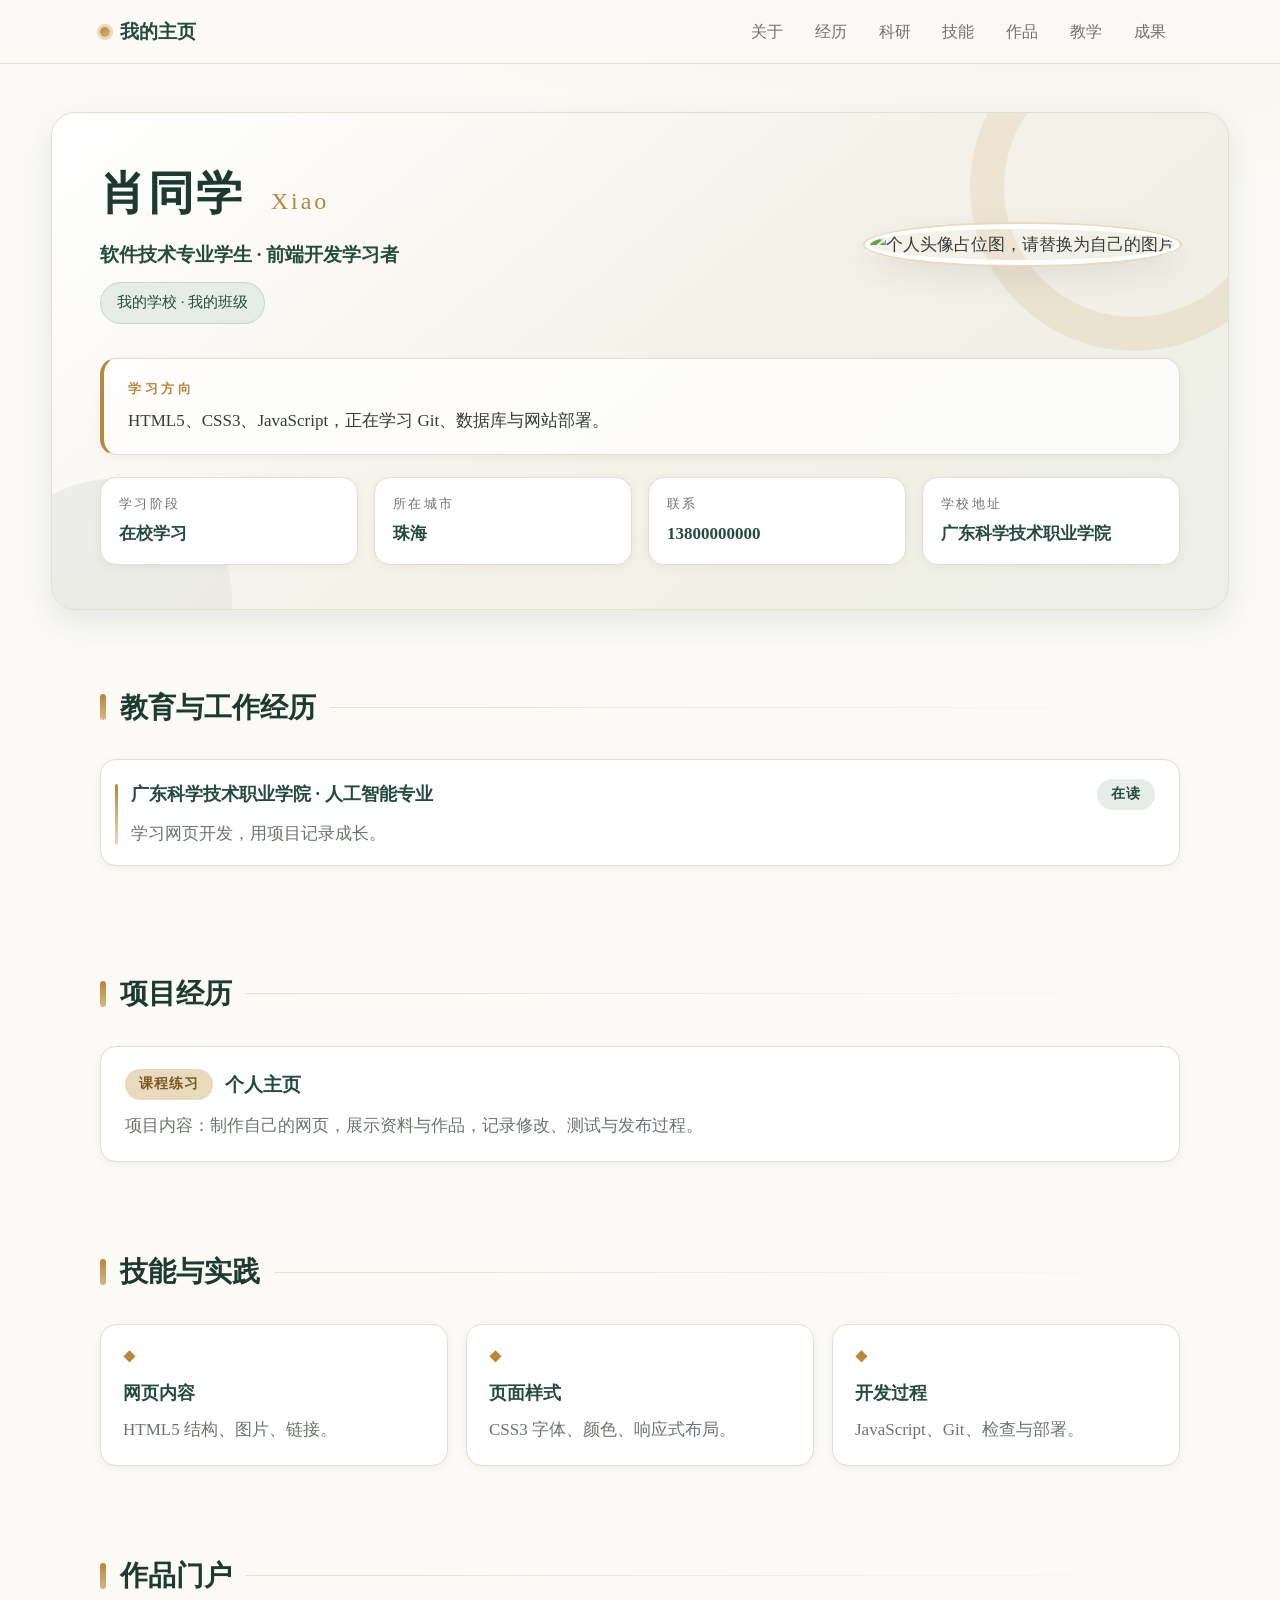
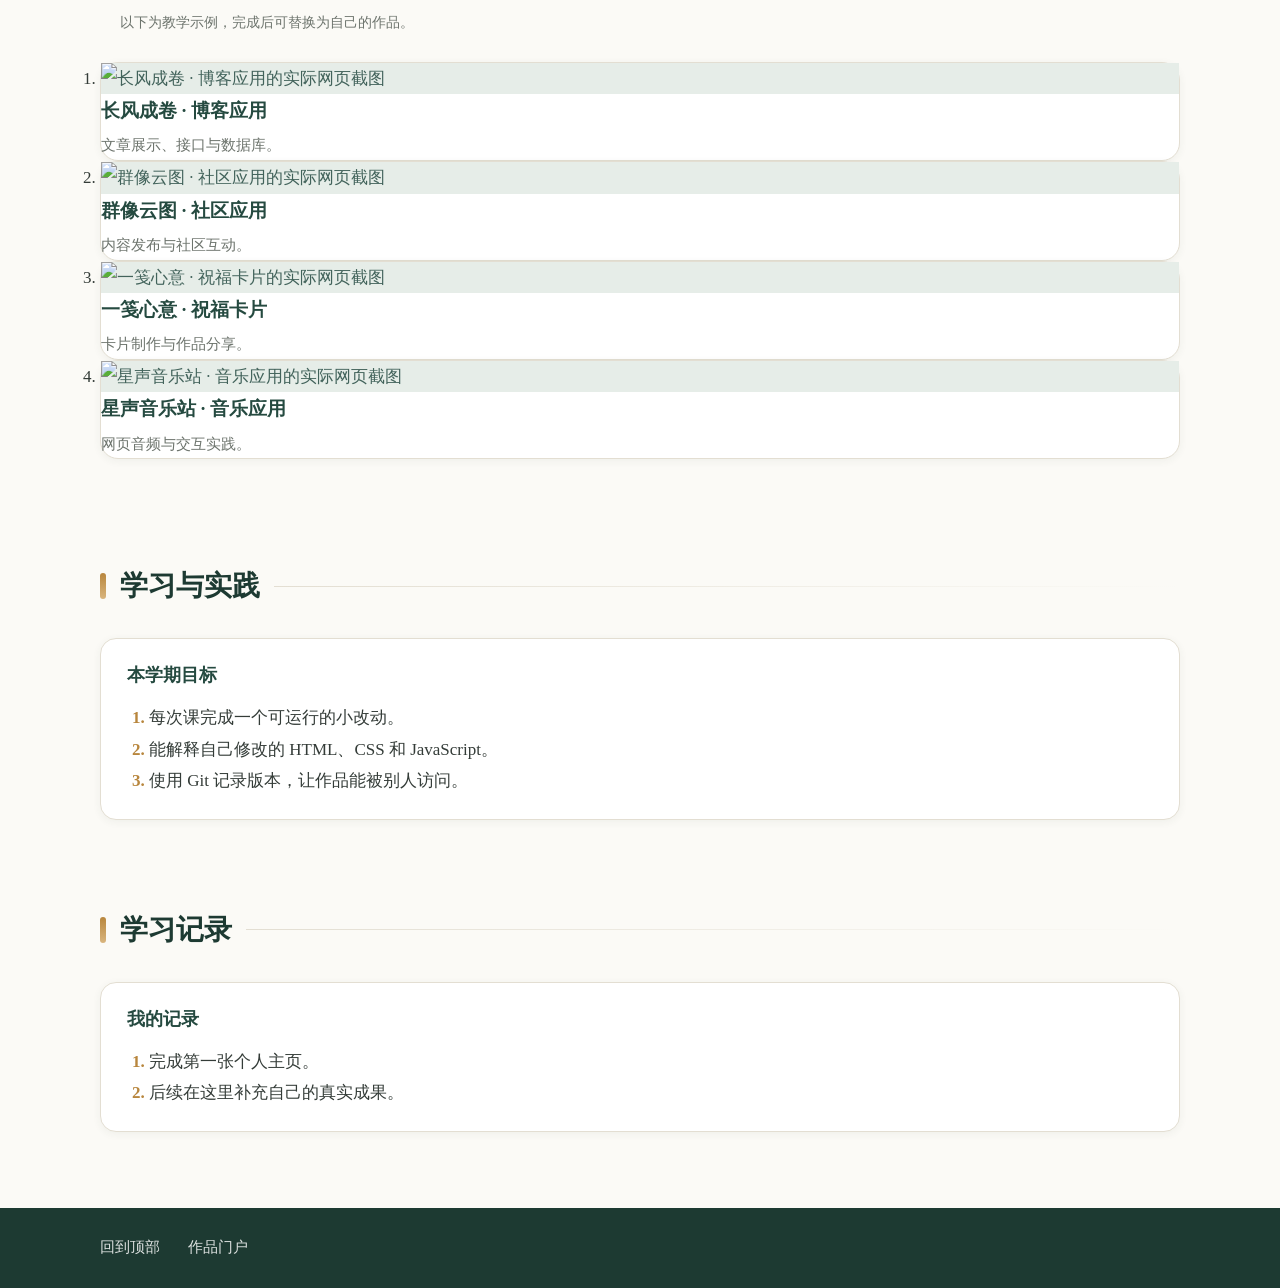
==== index.html @ 6091c84a "update: 个人简历项目20260920" ====
<!DOCTYPE html>
<html lang="zh-CN" data-page-node-id="RdFwn2CqrNAHTYb042BrRx">
 <head data-page-node-id="tDataHLfqhgkSAhEFeVYsy">
  <meta charset="utf-8" data-page-node-id="DWaY8QMN94c5ZdUT5ZqRxx"/>
  <meta content="width=device-width, initial-scale=1" name="viewport" data-page-node-id="WBwGBQgisCx4Vq2uViBTqa"/>
  <meta content="noindex, nofollow" name="robots" data-page-node-id="JzeLWA9CFcpovVQjDsuo34"/>
  <meta content="课程练习：个人介绍、技能与作品门户。" name="description" data-page-node-id="kH7nDwMA2Hlt5NKwYZbaIU"/>
  <title>
   我的个人主页
  </title>
  <link href="assets/favicon.svg" rel="icon" type="image/svg+xml" data-page-node-id="gYHDSNxEJfnxHmOUTlwgHj"/>
  <!-- CSS 负责颜色、字体、布局；defer 让 JavaScript 在 HTML 解析完成后执行。 -->
  <link href="styles.css" rel="stylesheet" data-page-node-id="fYwha7yxGxqc2wd1sJ7k7z"/>
  <!-- 第 3 课只新增这一张样式表，不覆盖前两课的 styles.css。 -->
  <link href="lesson-03-task.css" rel="stylesheet" data-page-node-id="IHcRPvM8CVLqlryGGvOsGG"/>
  <!-- 视觉增强：整体排版美化，放在最后加载以覆盖前面的基础样式。 -->
  <link href="resume-enhance.css" rel="stylesheet" data-page-node-id="H6Sqk0WwPXdtn5JDpVSRvG"/>
 
 </head>
 <body data-page-node-id="blBJVzNPRY9YVIpeTzUibp">
  <a class="skip-link" href="#main" data-page-node-id="jBJDL9UtLt0yHekY6fw2Ia">
   跳到正文
  </a>
  <header class="site-header" data-page-node-id="F12VWruylSGH2xE3K21Rrd">
   <div class="container header-inner" data-page-node-id="JDMeOBZDKKHS6HReSUnw4I">
    <a class="brand" href="#about" data-page-node-id="U2jov1Ct4evoeMMroEdeC0">
     我的主页
    </a>
    <!-- href="#栏目ID" 是原生锚点：即使不加载 JavaScript，也能跳到对应栏目。 -->
    <nav aria-label="主导航" data-page-node-id="EP2TMXQ24WFFoBFCVDAuF8">
     <a href="#about" data-page-node-id="vEFWUMgIKUdmgNT4vMaAOT">
      关于
     </a>
     <a href="#experience" data-page-node-id="evzhryu5AAQn0aNfzBNnD5">
      经历
     </a>
     <a href="#projects" data-page-node-id="3B1nYJSNIVAjKViBEmykrD">
      科研
     </a>
     <a href="#skills" data-page-node-id="LAC2il4OEqup7CTpLaBx7K">
      技能
     </a>
     <a href="#portfolio" data-page-node-id="dfVuDZUDZNItohesHV2Gk1">
      作品
     </a>
     <a href="#teaching" data-page-node-id="Ajo5DHS5fzZw76VHGiDlmU">
      教学
     </a>
     <a href="#publications" data-page-node-id="rWxuNiur4GIteXMNIMgh7m">
      成果
     </a>
    </nav>
   </div>
  </header>
  <main id="main" data-page-node-id="6OEuSfXnGtI8F7r6x3v6mE">
   <!-- HTML 练习：修改姓名、研究方向、照片路径和联系方式。 -->
   <section class="hero" id="about" data-page-node-id="dw8WYu0fEURGBC37ZFHnAT">
    <div class="container" data-page-node-id="UWFBGw00mrDBoW5oN5CCWV">
     <div class="hero-top" data-page-node-id="wj5HrVUOf4ujmLJhk0qOqS">
      <div class="hero-copy" data-page-node-id="CruEWWLTRdZ9RgrgDwkEGv">
       <h1 data-page-node-id="SHnAuXcBNJpZGkBICiAJ4H">
        肖同学
        <span data-page-node-id="gFqI7VawRBlRXJDLqBxYB4">
         Xiao
        </span>
       </h1>
       <p class="hero-role" data-page-node-id="jKWXippZ0m4ZKuFi6zKL7g">
        软件技术专业学生 · 前端开发学习者
       </p>
       <p class="hero-school" data-page-node-id="efddCJuQIwSKsC22e0XgPi">
        我的学校 · 我的班级
       </p>
      </div>
      <div class="hero-visual" data-page-node-id="E5VEobUdKzaCS47pButWJp">
       <figure data-page-node-id="Qh0csh1ABwVrZhicZqtwfL">
        <img alt="个人头像占位图，请替换为自己的图片" height="220" src="assets/avatar.svg" width="220" data-page-node-id="KwOAdtgnctc9j4ni8yQqxI"/>
       </figure>
      </div>
     </div>
     <div class="research-direction" id="research-direction" data-page-node-id="gwAeIiMMaP46C6LE3L2Z9K">
      <span class="eyebrow" data-page-node-id="S95fCBcImLM9IwyipQoQME">
       学习方向
      </span>
      <p data-page-node-id="DMpLopYbhURrqnaSq0HOIa">
       HTML5、CSS3、JavaScript，正在学习 Git、数据库与网站部署。
      </p>
     </div>
     <div class="profile-details" data-page-node-id="kuGAneA58GPGK6dcrixJ0g">
      <div data-page-node-id="WsGrraFeifSm9pPfvjkvKO">
       <span data-page-node-id="Yrre4gpvXawCA2Vb0pXmox">
        学习阶段
       </span>
       <p data-page-node-id="lPWt7U6WKq8duvU82EKTD4">
        在校学习
       </p>
      </div>
      <div data-page-node-id="NTFnD0revwuEkrjVwNSYJh">
       <span data-page-node-id="kqKqd6BoIlcOidiYbzteh3">
        所在城市
       </span>
       <p data-page-node-id="RxcVGZK9Ljsj0hp7L3y95r">
        珠海
       </p>
      </div>
      <div data-page-node-id="vp0nqjvXHj1fixpBxi2m3i">
       <span data-page-node-id="3nLArZVcGxekdNFBItq0i1">
        联系
       </span>
       <p data-page-node-id="lrOUZyrrUfANOdVIRnHwal">
        13800000000
       </p>
      </div>
      <div data-page-node-id="r0jAUe1vi3semvLBByUCey">
       <span data-page-node-id="coFPHgiM2HG4znMIsoXLAp">
        学校地址
       </span>
       <p data-page-node-id="Gy1JTIdPYkpvzH3Qo3yash">
        广东科学技术职业学院
       </p>
      </div>
     </div>
    </div>
   </section>
   <!-- 每个栏目复用 section → container → 标题/内容 的结构，统一由 CSS 控制样式。 -->
   <section class="section" id="experience" data-page-node-id="D7TfEeziG8w4FvZkmJ8fRA">
    <div class="container" data-page-node-id="SGtfSHzkOytJjympuIW1CQ">
     <header class="section-heading" data-page-node-id="qOudXw8KZ326VULKd8ill3">
      <h2 data-page-node-id="w6CpQEcXuaZvtT1Gis9dq2">
       教育与工作经历
      </h2>
     </header>
     <div class="section-content" data-page-node-id="50C6DDi6ALARYpaUYZ4xZ4">
      <!-- TASK-HTML：复制 experience-item 可增加一条自己的经历。 -->
      <div class="experience-item" data-page-node-id="XFyuvQRRaBb4OyioOj8xbQ">
       <p class="experience-heading" data-page-node-id="G7iNwkHjVgYZ0NfGGH9lCf">
        <strong data-page-node-id="wJzXOvHEfsorHwcqx0jxCl">
         广东科学技术职业学院 · 人工智能专业
        </strong>
        <time data-page-node-id="o76meD9Tfc9JA3fcXfayjV">
         在读
        </time>
       </p>
       <p class="experience-detail" data-page-node-id="cnmoPTNuHxvwUHeH9r3Q6Y">
        学习网页开发，用项目记录成长。
       </p>
      </div>
     </div>
    </div>
   </section>
   <section class="section" id="projects" data-page-node-id="mdjdGl34T6KyxWVlMIxw8K">
    <div class="container" data-page-node-id="dWACqU3hLvkHFE9WfIbMnS">
     <header class="section-heading" data-page-node-id="6xCetrK3qSLCe5jBRY3pNM">
      <h2 data-page-node-id="bBClQGl3JtFmk3Z9UlzPUB">
       项目经历
      </h2>
     </header>
     <div class="section-content" data-page-node-id="CHEejHDuxQRaYdtC5Hberr">
      <article class="research-item" data-page-node-id="DOfEAZB5CzgCBDhEtqKDeA">
       <h3 data-page-node-id="0reOpJdpdB35LVM9xM8HnN">
        <time data-page-node-id="pLvqsbwNurQtwHfWWaHkX8">
         课程练习
        </time>
        个人主页
       </h3>
       <p data-page-node-id="ExKuyCsArRzao5sqQUsqcY">
        项目内容：制作自己的网页，展示资料与作品，记录修改、测试与发布过程。
       </p>
      </article>
     </div>
    </div>
   </section>
   <section class="section" id="skills" data-page-node-id="bCkFZpRJ6CLPobyZNs9Svi">
    <div class="container" data-page-node-id="X5TvYESsOTkAZLeeo3bSLU">
     <header class="section-heading" data-page-node-id="DQo1YuH7Nx4Nkhq3tlpBo0">
      <h2 data-page-node-id="ChLrQ68uXxeSVZBXxqNe7y">
       技能与实践
      </h2>
     </header>
     <div class="section-content" data-page-node-id="dfCiS8Ud3p9mK7eGyyHfGw">
      <ul class="skills-list" data-page-node-id="euvbkP67mT1mH7c452sqtl">
       <li data-page-node-id="IWDiiWYzBaLsFGLJVqGo7a">
        <strong data-page-node-id="L4v489VPe8nLe5dQO3WDra">
         网页内容
        </strong>
        HTML5 结构、图片、链接。
       </li>
       <li data-page-node-id="ZZ42ahL3gWB5lMBe6UOu9g">
        <strong data-page-node-id="AeR6rmMUixyyr6Bum5xhZQ">
         页面样式
        </strong>
        CSS3 字体、颜色、响应式布局。
       </li>
       <li data-page-node-id="n5VQEQFYOmd6DyNI1tEaVZ">
        <strong data-page-node-id="uTnOWRFJb1QpZfVhzBeHyj">
         开发过程
        </strong>
        JavaScript、Git、检查与部署。
       </li>
      </ul>
     </div>
    </div>
   </section>
   <section class="section" id="portfolio" data-page-node-id="KVLDFxST5cOlsclqMpZeTE">
    <div class="container" data-page-node-id="Cwwcg1e3VkeG484imrwBJz">
     <header class="section-heading" data-page-node-id="YuVCwVYX4QZoZ1jmumTDYX">
      <h2 data-page-node-id="Dd3UeDarAGAG7h40r1kJFQ">
       作品门户
      </h2>
      <p class="works-notice" data-page-node-id="iKKG6HRF1lkPjpc4Kgq6Uz">
       以下为教学示例，完成后可替换为自己的作品。
      </p>
     </header>
     <ol class="portfolio-list" data-page-node-id="VNGZMocAjG1OgldXPNRpKi">
      <li class="work-card work-blog" data-page-node-id="8YeHaHm09RX4QOWYwnHkcW">
       <a href="https://ffd-p2-blog.netlify.app/" rel="noopener noreferrer" target="_blank" data-page-node-id="aFetxHO3ItvCyYGTDDryvM">
        <div class="work-cover" data-page-node-id="XYDHSMg6aYsGHN0Nl3Q4BI">
         <img alt="长风成卷 · 博客应用的实际网页截图" decoding="async" height="800" src="assets/work-blog.png" width="1200" data-page-node-id="yN6jF2KIwzlLTpT4EQ1Nj3"/>
        </div>
        <div class="work-copy" data-page-node-id="XbYlDSEoj5Zie4NduRK5C8">
         <h3 data-page-node-id="CxrmGAz34fv9mOAR1NmYX0">
          长风成卷 · 博客应用
         </h3>
         <p data-page-node-id="4MMGxkOYbgMDxhpMUiFRO8">
          文章展示、接口与数据库。
         </p>
        </div>
       </a>
      </li>
      <li class="work-card work-community" data-page-node-id="znBBlKruNQ2zaeFWIMBGDe">
       <a href="https://ffd-p3-community.netlify.app/" rel="noopener noreferrer" target="_blank" data-page-node-id="gsTiDv6mCKxgiqfDgCWLkx">
        <div class="work-cover" data-page-node-id="zgcABFFFNsPBGboYbPBxZ7">
         <img alt="群像云图 · 社区应用的实际网页截图" decoding="async" height="800" src="assets/work-community.png" width="1200" data-page-node-id="SgLZh1E1mTy4Godaf2tZC5"/>
        </div>
        <div class="work-copy" data-page-node-id="QEKV7tAiVUt2HOmj9f6Q0E">
         <h3 data-page-node-id="zFKLzrx1b0VHBTiMHxySDg">
          群像云图 · 社区应用
         </h3>
         <p data-page-node-id="FqF0Pp8RrZyS0SkFXXXTDj">
          内容发布与社区互动。
         </p>
        </div>
       </a>
      </li>
      <li class="work-card work-greeting-card" data-page-node-id="bIsGBonlpSqNWjCyiWyzbj">
       <a href="https://ffd-p4-greeting-card.netlify.app/" rel="noopener noreferrer" target="_blank" data-page-node-id="BZAJVEQT50WraIfAYZPURV">
        <div class="work-cover" data-page-node-id="nIh7oeH7ot0hDtoAQhf5UA">
         <img alt="一笺心意 · 祝福卡片的实际网页截图" decoding="async" height="800" src="assets/work-greeting-card.png" width="1200" data-page-node-id="jE8qPeptGzeYAVaoLfTi1M"/>
        </div>
        <div class="work-copy" data-page-node-id="bpFWo8ihmizJbTaVEq6g1I">
         <h3 data-page-node-id="HGJpH0sIgZpdPONJKNWXP0">
          一笺心意 · 祝福卡片
         </h3>
         <p data-page-node-id="blPVFfkZDCnokjFyOkyJ5Y">
          卡片制作与作品分享。
         </p>
        </div>
       </a>
      </li>
      <li class="work-card work-music-station" data-page-node-id="DJOpkEuEIkyGXzB5aDqNbG">
       <a href="https://ffd-p5-music-station.netlify.app/" rel="noopener noreferrer" target="_blank" data-page-node-id="N5naZw34vKOF2YPamZ3hE7">
        <div class="work-cover" data-page-node-id="ZEcGUpW0AOa3uyodiuTSuv">
         <img alt="星声音乐站 · 音乐应用的实际网页截图" decoding="async" height="800" src="assets/work-music-station.png" width="1200" data-page-node-id="ez31BPyw8T37TUD1hdJ8TC"/>
        </div>
        <div class="work-copy" data-page-node-id="hh6UCHiAa0tFk4dkiR59Lk">
         <h3 data-page-node-id="lJoMjFEhnyx2NUKmU9XbXp">
          星声音乐站 · 音乐应用
         </h3>
         <p data-page-node-id="t35OI7T1BJIMvuYBOOIJAn">
          网页音频与交互实践。
         </p>
        </div>
       </a>
      </li>
     </ol>
    </div>
   </section>
   <section class="section" id="teaching" data-page-node-id="clyUDrBlLhnjl1GEFfrN2o">
    <div class="container" data-page-node-id="Xo6BdrLiwSxdSRltN4OZ8A">
     <header class="section-heading" data-page-node-id="7odNCn7TGJQs98dCcU6hlT">
      <h2 data-page-node-id="WDesIpLTNhz6ir7wFHhW8P">
       学习与实践
      </h2>
     </header>
     <div class="section-content" data-page-node-id="XZ9AR5LJuHBrHGDe6d8al8">
      <div class="teaching-group" data-page-node-id="05fi5br2fGfhLX2GQEo99H">
       <h3 data-page-node-id="AHEcrOH1Pg4zbKvsLYKlPY">
        本学期目标
       </h3>
       <ol data-page-node-id="QgJdg1ihINkqfGzduV519K">
        <li data-page-node-id="9HwUeZwClaGEPbXDGQpg3l">
         每次课完成一个可运行的小改动。
        </li>
        <li data-page-node-id="9BUtx4a7wCaBWqIYSAFFvT">
         能解释自己修改的 HTML、CSS 和 JavaScript。
        </li>
        <li data-page-node-id="HNh857rPmhKPwgMoXDATcu">
         使用 Git 记录版本，让作品能被别人访问。
        </li>
       </ol>
      </div>
     </div>
    </div>
   </section>
   <section class="section" id="publications" data-page-node-id="Ato5E2AQlCYd5ab93Cm8NM">
    <div class="container" data-page-node-id="t1LR4CfMc31CkEJyWMDtJL">
     <header class="section-heading" data-page-node-id="W3GCcdcOKrlBALJ8VsTgND">
      <h2 data-page-node-id="IpVVODcDQnuGDPgrMn0A9M">
       学习记录
      </h2>
     </header>
     <div class="section-content" data-page-node-id="fOL4AJVfwCV9ZG6LcEJMB9">
      <div class="publication-group" data-page-node-id="4voTVhAvDrNmFgTGxhMbk6">
       <h3 data-page-node-id="WgtFtdYwwsyXE59PSGWi7E">
        我的记录
       </h3>
       <ol class="references" data-page-node-id="VBSRWNt5ELHVLJvfVxYgXn">
        <li data-page-node-id="uKqjYgv5t66y3Q19zRWVOE">
         完成第一张个人主页。
        </li>
        <li data-page-node-id="MdCaBHsI6zmGTeFeGu2Lam">
         后续在这里补充自己的真实成果。
        </li>
       </ol>
      </div>
     </div>
    </div>
   </section>
  </main>
  <footer data-page-node-id="dTaXTvyPWD3hut5GEpJeub">
   <div class="container footer-inner" data-page-node-id="q4mjRm3c7d0v86yWSOokNO">
    <a href="#about" data-page-node-id="MmyNuVuOrHzyljKZD0HIZ4">
     回到顶部
    </a>
    <a href="#portfolio" data-page-node-id="6QAZint81VWIwelpWCHCIh">
     作品门户
    </a>
   </div>
  </footer>
 </body>
</html>

<!-- 本课任务详见课堂任务.md。 -->
---- resume-enhance.css ----
/*
 * 视觉增强样式表 —— 在前两课样式之后加载，负责整体排版与观感。
 * 不修改 styles.css 与 lesson-03-task.css，覆盖规则统一写在这里。
 */

/* ---------- 字体：使用项目自带的思源宋体 ---------- */
@font-face {
  font-family: "Noto Serif SC";
  src: url("assets/noto-serif-sc-400.woff2") format("woff2");
  font-weight: 400;
  font-style: normal;
  font-display: swap;
}
@font-face {
  font-family: "Noto Serif SC";
  src: url("assets/noto-serif-sc-600.woff2") format("woff2");
  font-weight: 600;
  font-style: normal;
  font-display: swap;
}

/* ---------- 设计变量 ---------- */
:root {
  --green-900: #1d3a32;
  --green-700: #254a40;
  --green-500: #42635b;
  --green-100: #e6ede8;
  --gold: #b8863d;
  --gold-soft: #e9d9bd;
  --paper: #fbfaf6;
  --card: #ffffff;
  --line: #e3ded2;
  --text: #343c38;
  --text-soft: #6d746d;
  --shadow-sm: 0 2px 8px rgba(52, 60, 56, 0.06);
  --shadow-md: 0 12px 32px rgba(52, 60, 56, 0.10);
  --radius: 16px;
  --font-serif: "Noto Serif SC", "Songti SC", serif;
}

/* ---------- 基础 ---------- */
body {
  margin: 0;
  background:
    radial-gradient(1200px 400px at 85% -80px, rgba(184, 134, 61, 0.08), transparent 70%),
    var(--paper);
  font: 400 17px/1.85 var(--font-serif);
  color: var(--text);
  -webkit-font-smoothing: antialiased;
}
h1, h2, h3, strong { font-weight: 600; }
a { color: var(--green-500); text-decoration: none; transition: color 160ms ease; }
a:hover { color: var(--gold); }
img { max-width: 100%; height: auto; }
.container { max-width: 1080px; margin: 0 auto; padding: 0 24px; }
section { margin: 0; }
.skip-link { display: none; }

/* ---------- 顶部导航 ---------- */
.site-header {
  position: sticky;
  top: 0;
  z-index: 10;
  background: rgba(251, 250, 246, 0.88);
  backdrop-filter: blur(10px);
  -webkit-backdrop-filter: blur(10px);
  border-bottom: 1px solid var(--line);
}
.header-inner {
  display: flex;
  align-items: center;
  justify-content: space-between;
  flex-wrap: wrap;
  gap: 8px;
  padding-top: 14px;
  padding-bottom: 14px;
}
.brand {
  font-weight: 600;
  font-size: 19px;
  color: var(--green-700);
  display: inline-flex;
  align-items: center;
  gap: 10px;
}
.brand::before {
  content: "";
  width: 10px;
  height: 10px;
  border-radius: 50%;
  background: linear-gradient(135deg, var(--gold), #d9b57e);
  box-shadow: 0 0 0 3px var(--gold-soft);
}
nav a {
  position: relative;
  margin-right: 4px;
  margin-left: 4px;
  padding: 6px 10px;
  font-size: 15.5px;
  color: var(--text-soft);
  border-radius: 8px;
  transition: color 160ms ease, background-color 160ms ease;
}
nav a::after {
  content: "";
  position: absolute;
  left: 10px;
  right: 10px;
  bottom: 2px;
  height: 2px;
  border-radius: 2px;
  background: var(--gold);
  transform: scaleX(0);
  transform-origin: left;
  transition: transform 200ms ease;
}
nav a:hover { color: var(--green-700); background: var(--green-100); }
nav a:hover::after { transform: scaleX(1); }

/* ---------- 英雄区 ---------- */
.hero { padding: 48px 0 8px; }
.hero > .container {
  position: relative;
  overflow: hidden;
  background: linear-gradient(140deg, #ffffff 0%, #f4f1e8 55%, #ecefe6 100%);
  border: 1px solid var(--line);
  border-radius: 24px;
  box-shadow: var(--shadow-md);
  padding: 52px 48px 44px;
}
/* 右上角装饰圆环 */
.hero > .container::before {
  content: "";
  position: absolute;
  top: -90px;
  right: -70px;
  width: 260px;
  height: 260px;
  border-radius: 50%;
  border: 34px solid rgba(184, 134, 61, 0.12);
  pointer-events: none;
}
/* 左下角淡色圆 */
.hero > .container::after {
  content: "";
  position: absolute;
  bottom: -110px;
  left: -60px;
  width: 240px;
  height: 240px;
  border-radius: 50%;
  background: rgba(37, 74, 64, 0.06);
  pointer-events: none;
}
.hero-top {
  position: relative;
  z-index: 1;
  display: flex;
  align-items: center;
  justify-content: space-between;
  gap: 40px;
  flex-wrap: wrap;
}
.hero-copy h1 {
  margin: 0 0 14px;
  font-size: 46px;
  line-height: 1.25;
  color: var(--green-900);
  letter-spacing: 0.04em;
}
h1 span {
  font-size: 24px;
  margin-left: 14px;
  font-weight: 400;
  color: var(--gold);
  letter-spacing: 0.12em;
}
.hero-role {
  margin: 0 0 10px;
  font-size: 19px;
  color: var(--green-700);
  font-weight: 600;
}
.hero-school {
  margin: 0;
  display: inline-block;
  padding: 6px 16px;
  border-radius: 999px;
  background: var(--green-100);
  border: 1px solid rgba(37, 74, 64, 0.15);
  color: var(--green-700);
  font-size: 15px;
}
.hero-visual { position: relative; z-index: 1; flex-shrink: 0; }
.hero-visual figure { margin: 0; position: relative; }
.hero-visual img {
  width: 190px;
  height: 190px;
  object-fit: cover;
  border-radius: 50%;
  border: 5px solid #ffffff;
  box-shadow: 0 0 0 2px var(--gold-soft), var(--shadow-md);
}

/* 学习方向 */
.research-direction {
  position: relative;
  z-index: 1;
  margin-top: 34px;
  padding: 18px 24px;
  border-radius: var(--radius);
  background: rgba(255, 255, 255, 0.75);
  border: 1px solid var(--line);
  border-left: 4px solid var(--gold);
  box-shadow: var(--shadow-sm);
}
.research-direction .eyebrow {
  display: block;
  font-size: 13px;
  letter-spacing: 0.28em;
  color: var(--gold);
  font-weight: 600;
  margin-bottom: 4px;
}
.research-direction p { margin: 0; color: var(--text); }

/* 个人信息四宫格 */
.profile-details {
  position: relative;
  z-index: 1;
  margin-top: 22px;
  display: grid;
  grid-template-columns: repeat(4, minmax(0, 1fr));
  gap: 16px;
}
.profile-details > div {
  background: var(--card);
  border: 1px solid var(--line);
  border-radius: var(--radius);
  padding: 14px 18px;
  box-shadow: var(--shadow-sm);
  transition: transform 180ms ease, box-shadow 180ms ease;
}
.profile-details > div:hover {
  transform: translateY(-3px);
  box-shadow: var(--shadow-md);
}
.profile-details span {
  display: block;
  font-size: 13px;
  letter-spacing: 0.18em;
  color: var(--text-soft);
  margin-bottom: 2px;
}
.profile-details p { margin: 0; font-weight: 600; color: var(--green-700); }

/* ---------- 通用栏目 ---------- */
.section { margin-top: 20px; padding: 44px 0 20px; border-top: none; }
.section-heading { margin: 0 0 26px; }
.section-heading h2 {
  margin: 0;
  padding: 0;
  background: none;
  border: none;
  display: flex;
  align-items: baseline;
  gap: 14px;
  font-size: 28px;
  color: var(--green-900);
}
.section-heading h2::before {
  content: "";
  align-self: center;
  width: 6px;
  height: 26px;
  border-radius: 3px;
  background: linear-gradient(180deg, var(--gold), #d9b57e);
}
.section-heading h2::after {
  content: "";
  align-self: center;
  flex: 1;
  height: 1px;
  background: linear-gradient(90deg, var(--line), transparent);
}
.works-notice {
  margin: 8px 0 0 20px;
  font-size: 14px;
  color: var(--text-soft);
}

/* ---------- 经历：时间线 ---------- */
.section-content { max-width: 100%; }
.experience-item {
  position: relative;
  margin: 0 0 18px;
  padding: 18px 24px 16px 30px;
  background: var(--card);
  border: 1px solid var(--line);
  border-radius: var(--radius);
  box-shadow: var(--shadow-sm);
}
.experience-item::before {
  content: "";
  position: absolute;
  left: 14px;
  top: 24px;
  bottom: 20px;
  width: 3px;
  border-radius: 2px;
  background: linear-gradient(180deg, var(--gold), var(--gold-soft));
}
.experience-heading {
  margin: 0 0 6px;
  display: flex;
  align-items: center;
  justify-content: space-between;
  gap: 12px;
  flex-wrap: wrap;
}
.experience-heading strong { color: var(--green-700); font-size: 18px; }
.experience-heading time {
  padding: 3px 14px;
  border-radius: 999px;
  background: var(--green-100);
  color: var(--green-700);
  font-size: 13.5px;
  font-weight: 600;
  letter-spacing: 0.08em;
}
.experience-detail { margin: 0; color: var(--text-soft); }

/* ---------- 项目经历 ---------- */
.research-item {
  margin: 0;
  padding: 20px 24px;
  background: var(--card);
  border: 1px solid var(--line);
  border-radius: var(--radius);
  box-shadow: var(--shadow-sm);
  transition: transform 180ms ease, box-shadow 180ms ease;
}
.research-item:hover { transform: translateY(-3px); box-shadow: var(--shadow-md); }
.research-item h3 {
  margin: 0 0 8px;
  font-size: 19px;
  color: var(--green-700);
  display: flex;
  align-items: center;
  gap: 12px;
  flex-wrap: wrap;
}
.research-item h3 time {
  padding: 3px 14px;
  border-radius: 999px;
  background: var(--gold-soft);
  color: #7a5a24;
  font-size: 13.5px;
  font-weight: 600;
  letter-spacing: 0.08em;
}
.research-item p { margin: 0; color: var(--text-soft); }

/* ---------- 技能卡片 ---------- */
.skills-list {
  list-style: none;
  margin: 0;
  padding: 0;
  display: grid;
  grid-template-columns: repeat(3, minmax(0, 1fr));
  gap: 18px;
}
.skills-list li {
  background: var(--card);
  border: 1px solid var(--line);
  border-radius: var(--radius);
  padding: 20px 22px;
  box-shadow: var(--shadow-sm);
  transition: transform 180ms ease, box-shadow 180ms ease;
}
.skills-list li:hover { transform: translateY(-3px); box-shadow: var(--shadow-md); }
.skills-list li::before {
  content: "◆";
  display: block;
  color: var(--gold);
  font-size: 13px;
  margin-bottom: 8px;
}
.skills-list strong {
  display: block;
  color: var(--green-700);
  font-size: 17.5px;
  margin-bottom: 4px;
}
.skills-list li { color: var(--text-soft); }

/* ---------- 作品门户（在课程网格基础上微调观感） ---------- */
.portfolio-list { padding: 0; }
.work-card {
  border: 1px solid var(--line);
  border-radius: 18px;
  background: var(--card);
  box-shadow: var(--shadow-sm);
  transition: transform 180ms ease, box-shadow 180ms ease;
}
.work-card:hover,
.work-card:focus-within {
  transform: translateY(-6px);
  box-shadow: 0 18px 40px rgba(52, 60, 56, 0.16);
}
.work-cover { background: var(--green-100); }
.work-copy h3 { margin: 0 0 4px; color: var(--green-700); font-size: 18.5px; }
.work-copy p { margin: 0; color: var(--text-soft); font-size: 15px; }

/* ---------- 目标 / 记录 ---------- */
.teaching-group, .publication-group {
  background: var(--card);
  border: 1px solid var(--line);
  border-radius: var(--radius);
  box-shadow: var(--shadow-sm);
  padding: 20px 26px 22px;
}
.teaching-group h3, .publication-group h3 {
  margin: 0 0 10px;
  color: var(--green-700);
  font-size: 18px;
}
.teaching-group ol, .publication-group ol { margin: 0; padding-left: 22px; }
.teaching-group li::marker, .publication-group li::marker { color: var(--gold); font-weight: 600; }

/* ---------- 页脚 ---------- */
footer {
  margin-top: 56px;
  background: var(--green-900);
  color: rgba(255, 255, 255, 0.85);
}
.footer-inner {
  display: flex;
  align-items: center;
  gap: 28px;
  padding-top: 26px;
  padding-bottom: 26px;
  font-size: 15px;
}
footer a { color: rgba(255, 255, 255, 0.85); }
footer a:hover { color: var(--gold-soft); }

/* ---------- 响应式 ---------- */
@media (max-width: 860px) {
  .profile-details { grid-template-columns: repeat(2, minmax(0, 1fr)); }
  .skills-list { grid-template-columns: 1fr; }
  .hero > .container { padding: 36px 28px 32px; }
}
@media (max-width: 640px) {
  .hero-top { flex-direction: column-reverse; align-items: flex-start; }
  .hero-visual { align-self: center; }
  .profile-details { grid-template-columns: 1fr; }
  .hero-copy h1 { font-size: 36px; }
  h1 span { display: block; margin: 6px 0 0; font-size: 20px; }
}
@media (prefers-reduced-motion: reduce) {
  .profile-details > div,
  .research-item,
  .skills-list li,
  .work-card { transition: none; }
}
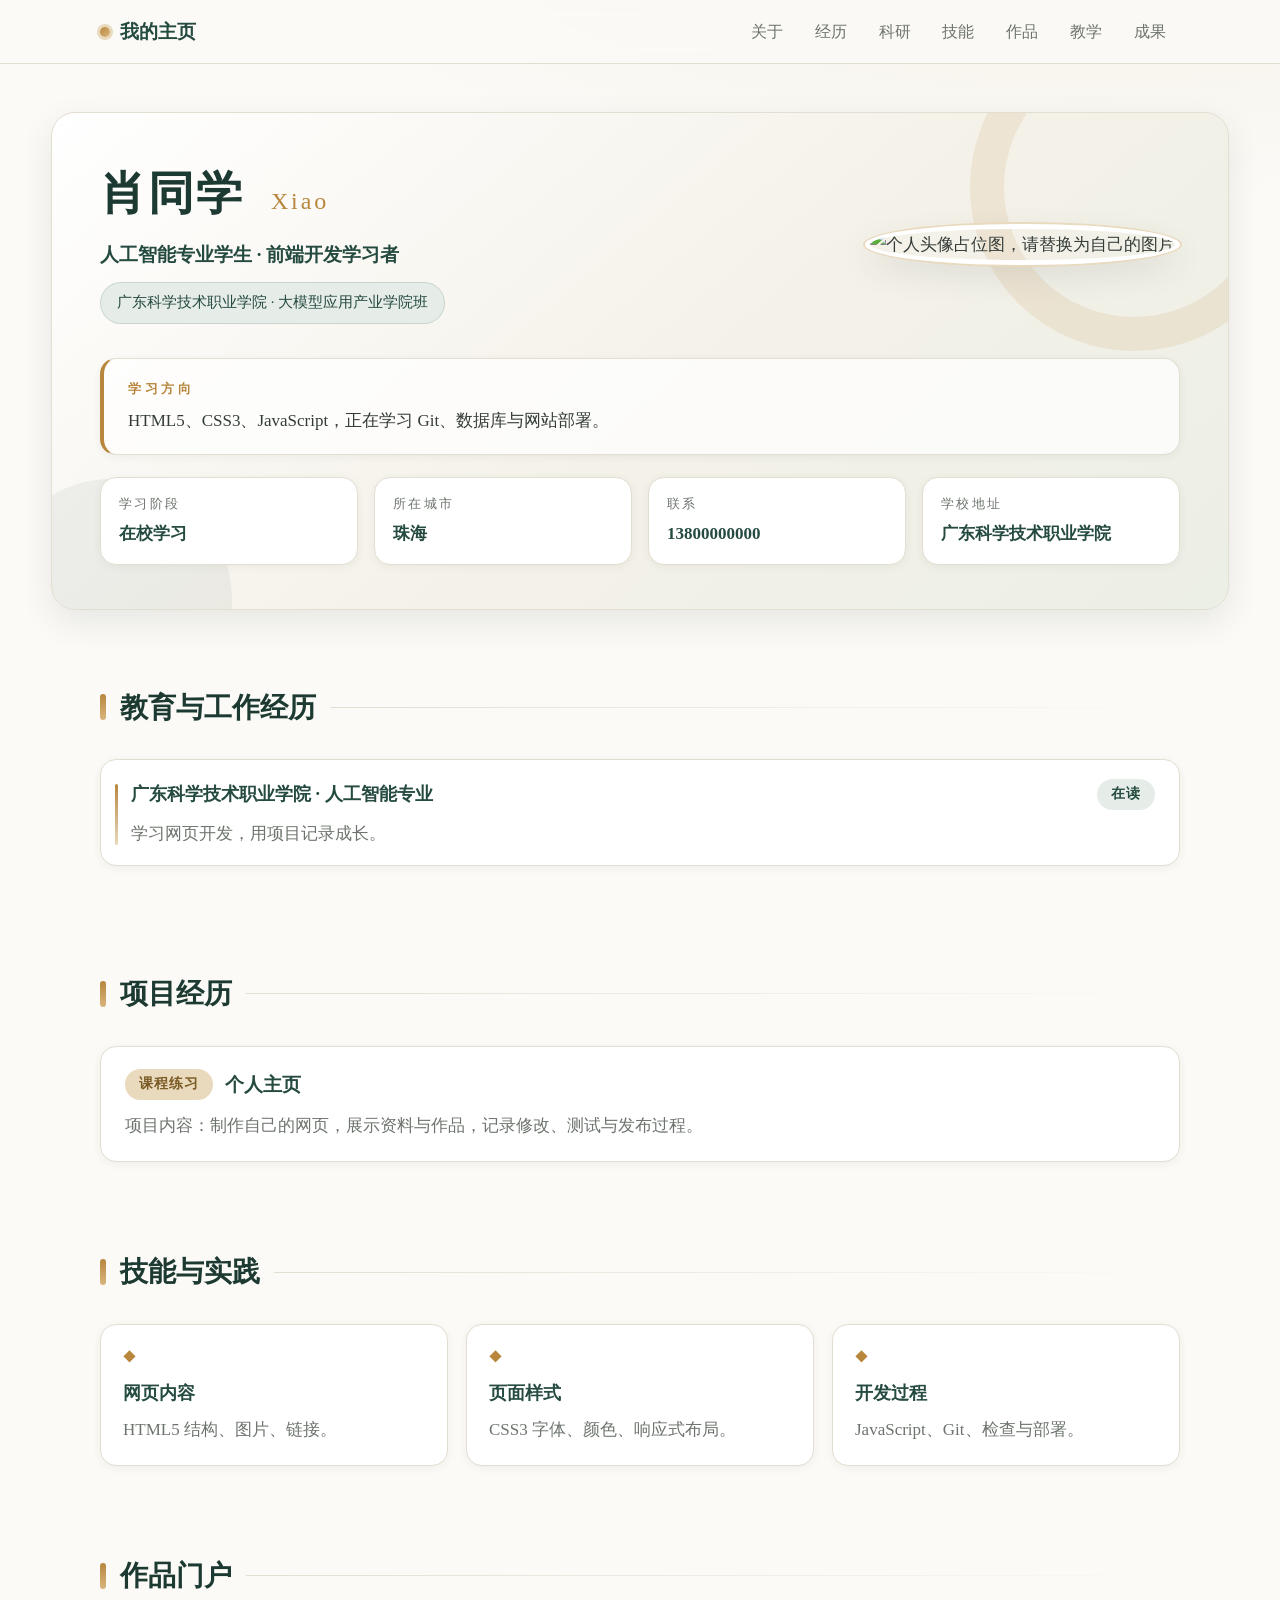
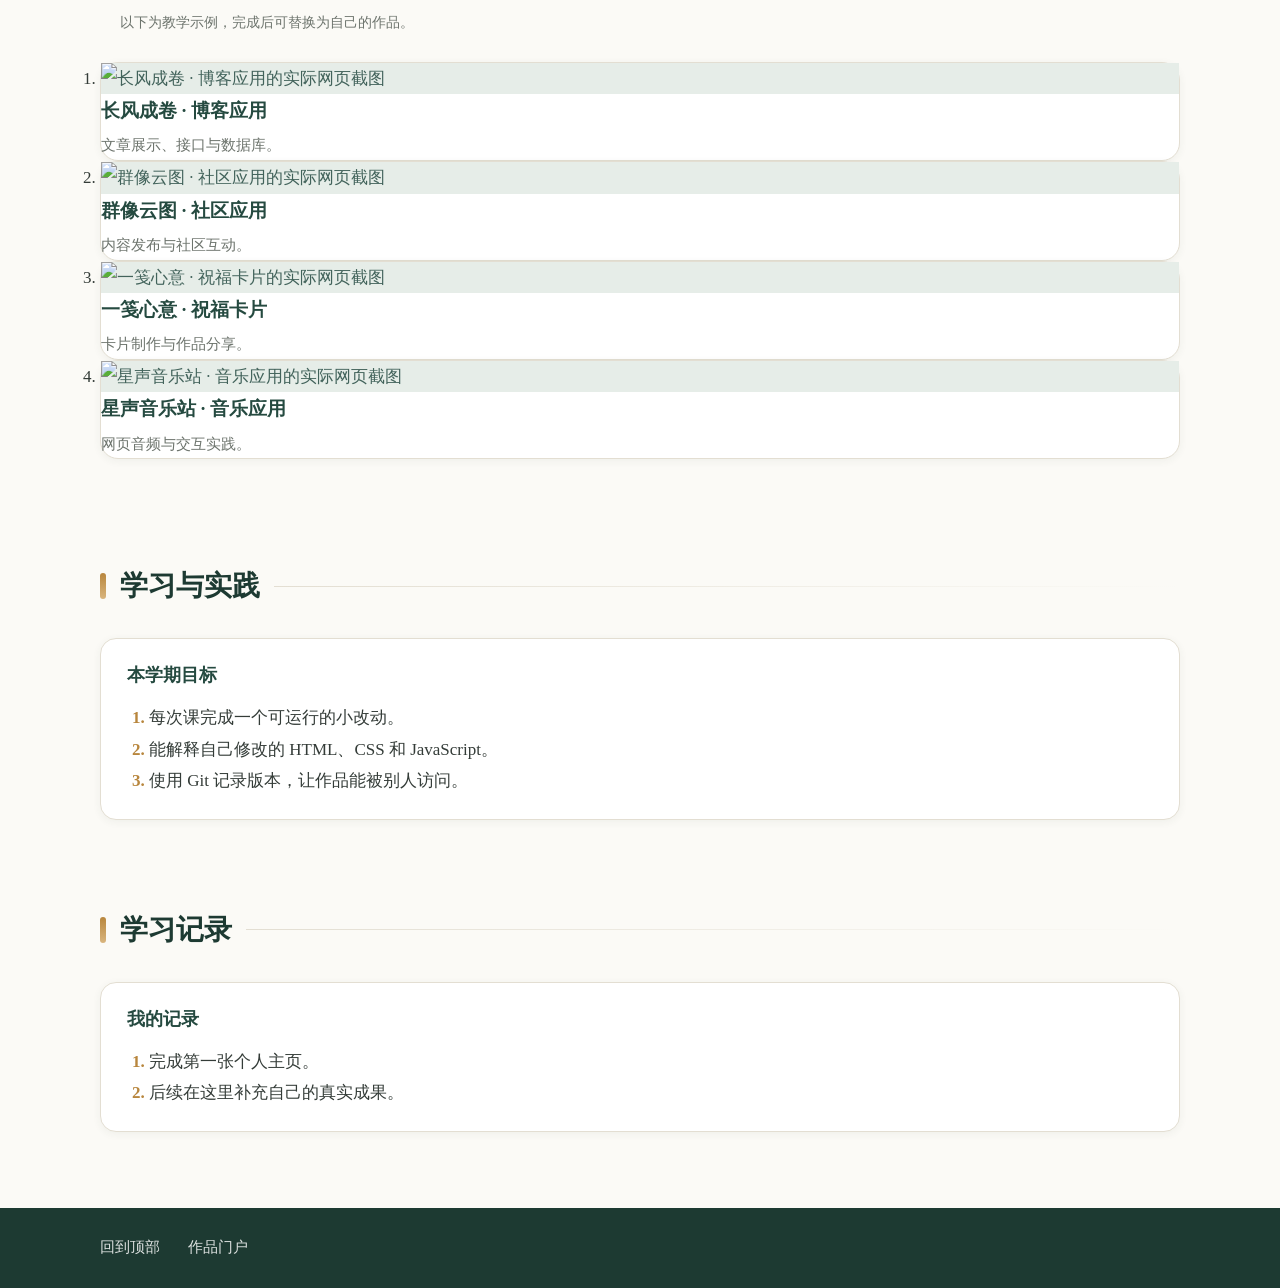
==== commit cf55d929: "update: 个人简历项目20260920" ====
--- a/index.html
+++ b/index.html
@@ -65,10 +65,10 @@
         </span>
        </h1>
        <p class="hero-role" data-page-node-id="jKWXippZ0m4ZKuFi6zKL7g">
-        软件技术专业学生 · 前端开发学习者
+        人工智能专业学生 · 前端开发学习者
        </p>
        <p class="hero-school" data-page-node-id="efddCJuQIwSKsC22e0XgPi">
-        我的学校 · 我的班级
+        广东科学技术职业学院 · 大模型应用产业学院班
        </p>
       </div>
       <div class="hero-visual" data-page-node-id="E5VEobUdKzaCS47pButWJp">
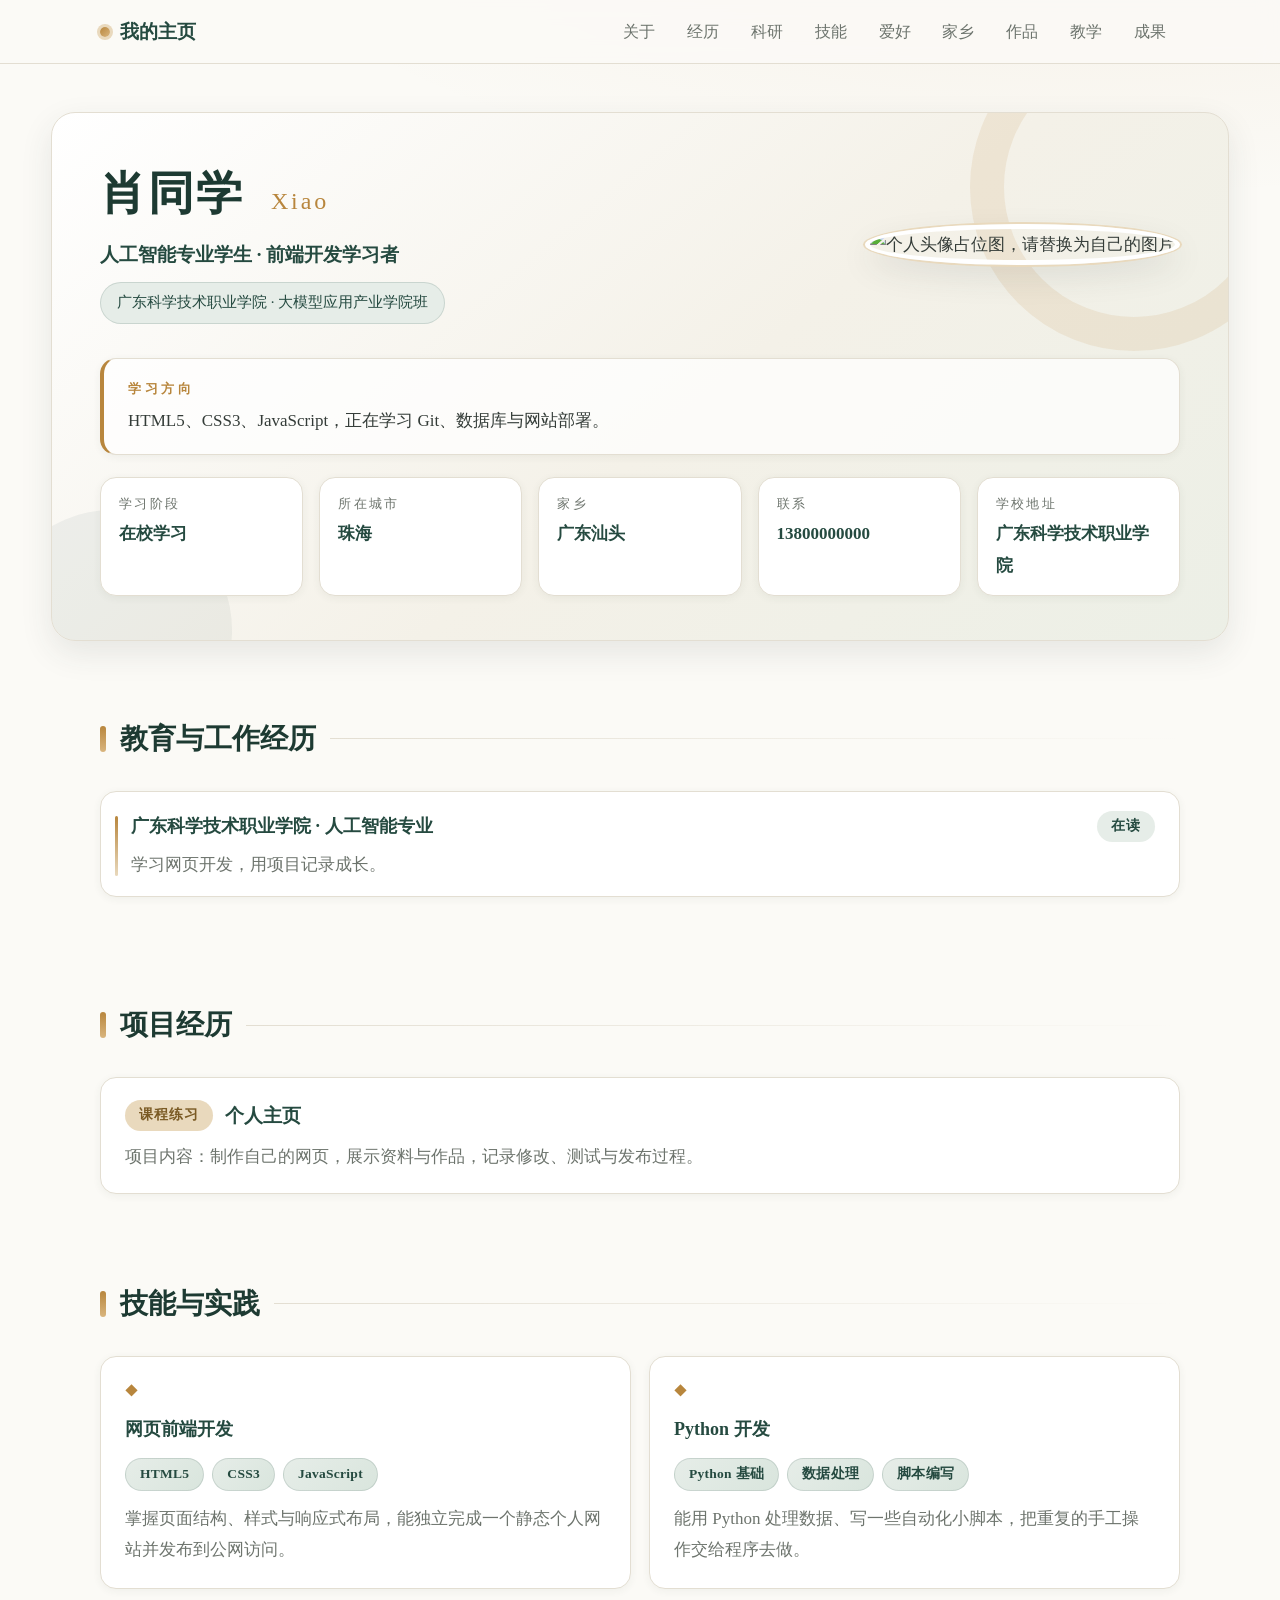
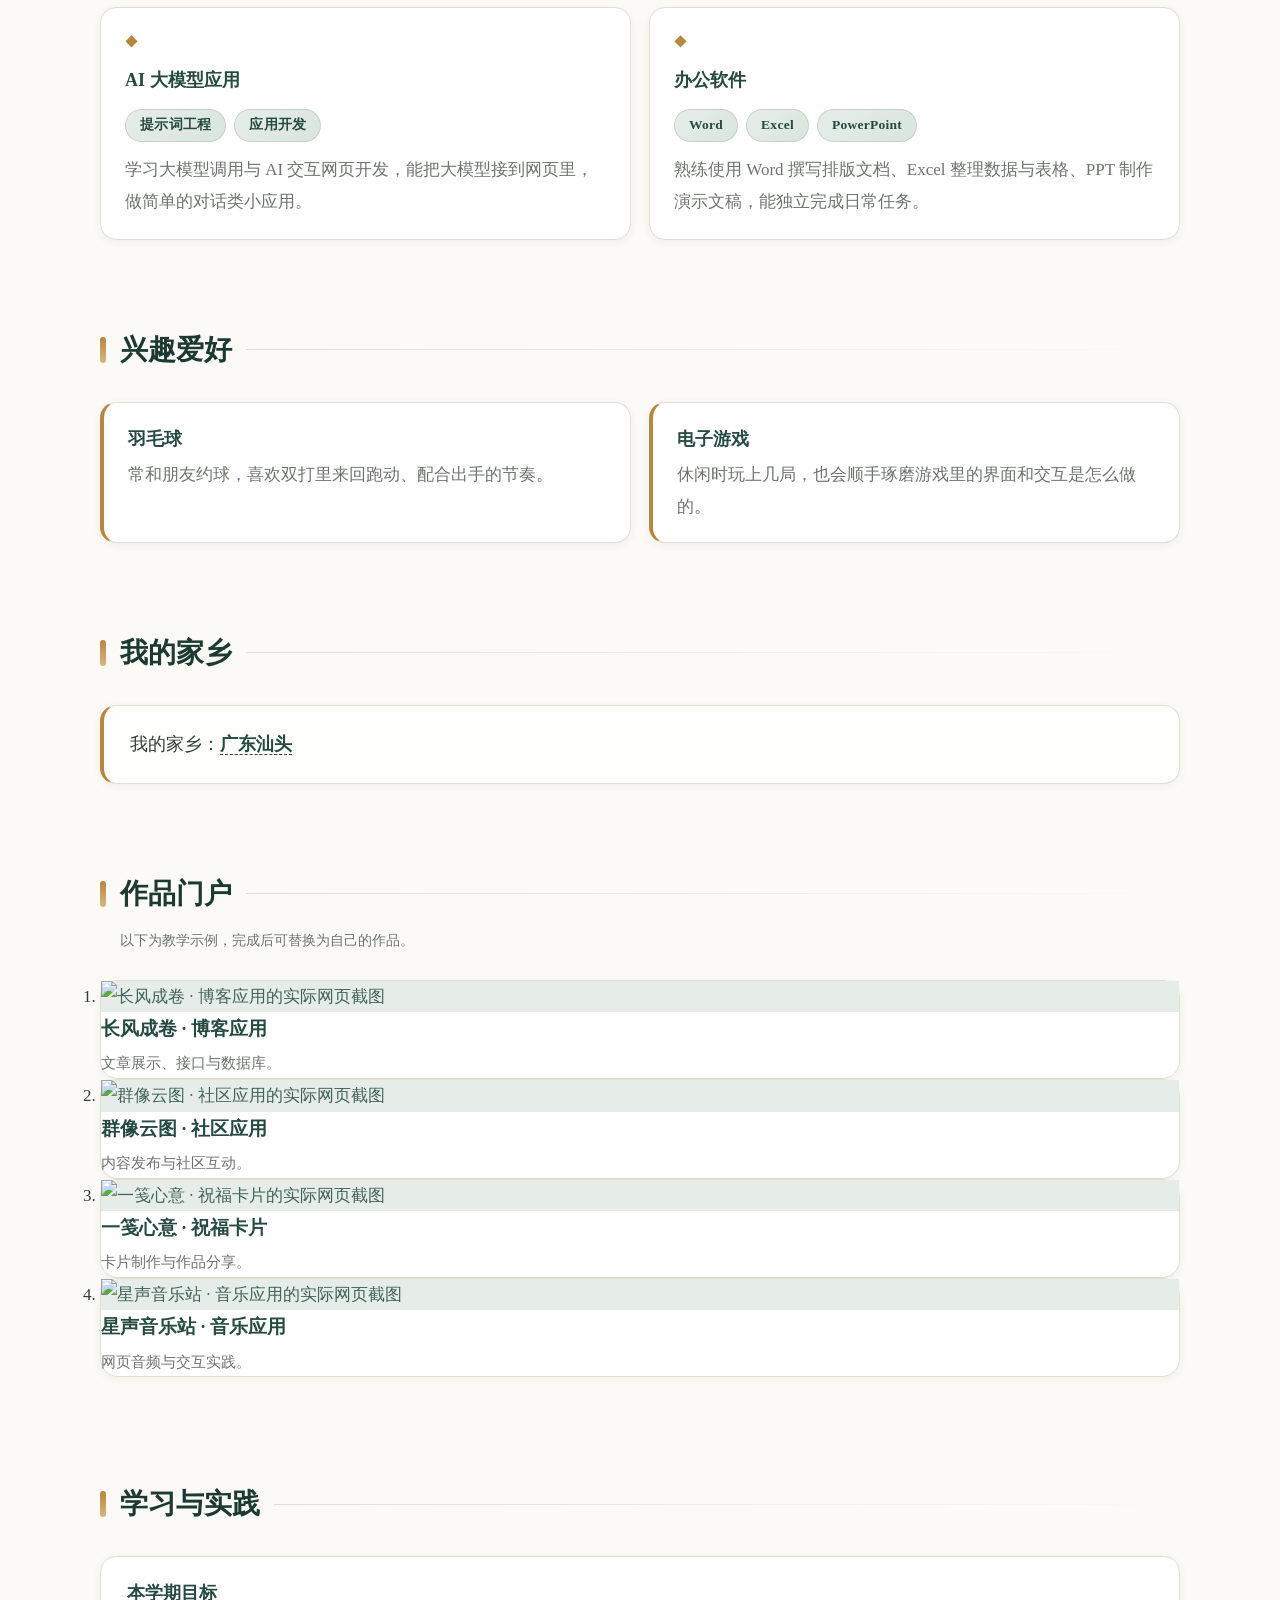
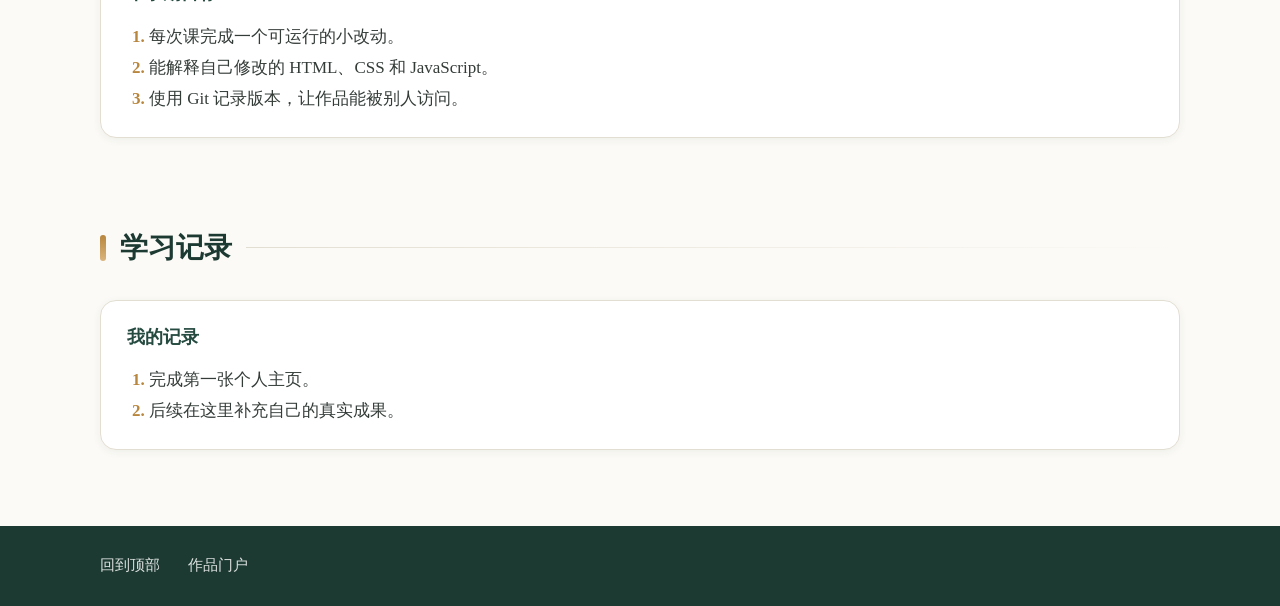
==== commit 73cd6686: "个人" ====
--- a/index.html
+++ b/index.html
@@ -40,6 +40,12 @@
      <a href="#skills" data-page-node-id="LAC2il4OEqup7CTpLaBx7K">
       技能
      </a>
+     <a href="#hobbies" data-page-node-id="Kw2mRp7LdQt9Vb4NcXs6Yh">
+      爱好
+     </a>
+     <a href="hometown.html" data-page-node-id="Tn6bLp3RtQm9Nd2KcXs8Wh">
+      家乡
+     </a>
      <a href="#portfolio" data-page-node-id="dfVuDZUDZNItohesHV2Gk1">
       作品
      </a>
@@ -102,6 +108,14 @@
         珠海
        </p>
       </div>
+      <div data-page-node-id="Hm3rTq8WdLp2Vc7NbXs5Yz">
+       <span data-page-node-id="Zp9dKm4RtLc6Qb2NvXs8Wh">
+        家乡
+       </span>
+       <p data-page-node-id="Cv5bLp2RtQm8Nd3KcXs7Wz">
+        广东汕头
+       </p>
+      </div>
       <div data-page-node-id="vp0nqjvXHj1fixpBxi2m3i">
        <span data-page-node-id="3nLArZVcGxekdNFBItq0i1">
         联系
@@ -177,26 +191,127 @@
       </h2>
      </header>
      <div class="section-content" data-page-node-id="dfCiS8Ud3p9mK7eGyyHfGw">
+      <!-- TASK-HTML：复制一个 li 就能再加一项技能；标签写在 skill-tags 里。 -->
       <ul class="skills-list" data-page-node-id="euvbkP67mT1mH7c452sqtl">
        <li data-page-node-id="IWDiiWYzBaLsFGLJVqGo7a">
         <strong data-page-node-id="L4v489VPe8nLe5dQO3WDra">
-         网页内容
-        </strong>
-        HTML5 结构、图片、链接。
+         网页前端开发
+        </strong>
+        <ul class="skill-tags" data-page-node-id="Ts4cKu9LmNp2Qr7VwXz5Ab">
+         <li data-page-node-id="Ud5dLv1MnQr3Rs8WxYa6Bc">
+          HTML5
+         </li>
+         <li data-page-node-id="Ve6eMw2NoRs4St9XyZb7Cd">
+          CSS3
+         </li>
+         <li data-page-node-id="Wf7fNx3OpSt5Tu1YzAc8De">
+          JavaScript
+         </li>
+        </ul>
+        <p data-page-node-id="Xg8gOy4PqTu6Uv2ZaBd9Ef">
+         掌握页面结构、样式与响应式布局，能独立完成一个静态个人网站并发布到公网访问。
+        </p>
        </li>
        <li data-page-node-id="ZZ42ahL3gWB5lMBe6UOu9g">
         <strong data-page-node-id="AeR6rmMUixyyr6Bum5xhZQ">
-         页面样式
-        </strong>
-        CSS3 字体、颜色、响应式布局。
+         Python 开发
+        </strong>
+        <ul class="skill-tags" data-page-node-id="Yh9hPz5QrUv7Vw3AbCe1Fg">
+         <li data-page-node-id="Zi1iQa6RsVw8Wx4BcDf2Gh">
+          Python 基础
+         </li>
+         <li data-page-node-id="Aj2jRb7StWx9Xy5CdEg3Hi">
+          数据处理
+         </li>
+         <li data-page-node-id="Bk3kSc8TuXy1Yz6DeFh4Ij">
+          脚本编写
+         </li>
+        </ul>
+        <p data-page-node-id="Cl4lTd9UvYz2Za7EfGi5Jk">
+         能用 Python 处理数据、写一些自动化小脚本，把重复的手工操作交给程序去做。
+        </p>
        </li>
        <li data-page-node-id="n5VQEQFYOmd6DyNI1tEaVZ">
         <strong data-page-node-id="uTnOWRFJb1QpZfVhzBeHyj">
-         开发过程
-        </strong>
-        JavaScript、Git、检查与部署。
+         AI 大模型应用
+        </strong>
+        <ul class="skill-tags" data-page-node-id="Dm5mUe1VwZa3Ab8FgHj6Kl">
+         <li data-page-node-id="En6nVf2WxAb4Bc9GhIk7Lm">
+          提示词工程
+         </li>
+         <li data-page-node-id="Fo7oWg3XyBc5Cd1HiJl8Mn">
+          应用开发
+         </li>
+        </ul>
+        <p data-page-node-id="Gp8pXh4YzCd6De2IjKm9No">
+         学习大模型调用与 AI 交互网页开发，能把大模型接到网页里，做简单的对话类小应用。
+        </p>
+       </li>
+       <li data-page-node-id="Hq9qYi5ZaDe7Ef3JkLn1Op">
+        <strong data-page-node-id="Ir1rZj6AbEf8Fg4KlMo2Pq">
+         办公软件
+        </strong>
+        <ul class="skill-tags" data-page-node-id="Js2sAk7BcFg9Gh5LmNp3Qr">
+         <li data-page-node-id="Kt3tBl8CdGh1Hi6MnOq4Rs">
+          Word
+         </li>
+         <li data-page-node-id="Lu4uCm9DeHi2Ij7NoPr5St">
+          Excel
+         </li>
+         <li data-page-node-id="Mv5vDn1EfIj3Jk8OpQs6Tu">
+          PowerPoint
+         </li>
+        </ul>
+        <p data-page-node-id="Nw6wEo2FgJk4Kl9PqRt7Uv">
+         熟练使用 Word 撰写排版文档、Excel 整理数据与表格、PPT 制作演示文稿，能独立完成日常任务。
+        </p>
        </li>
       </ul>
+     </div>
+    </div>
+   </section>
+   <section class="section" id="hobbies" data-page-node-id="Mn4tYq7BdL2pRs9KcWxV3h">
+    <div class="container" data-page-node-id="Zw8pLc2RtNq6Md4XvYb9Hs">
+     <header class="section-heading" data-page-node-id="Kd3sVt7YqLp2Rm8BcNx5Wz">
+      <h2 data-page-node-id="Rt9xWm4QpLd7Vb2KcNs6Yh">
+       兴趣爱好
+      </h2>
+     </header>
+     <div class="section-content" data-page-node-id="Yq5bNm2LpRt8Wd3KcVs9Xz">
+      <!-- TASK-HTML：复制 hobby-list 里的 li 可以增加一项爱好。 -->
+      <ul class="hobby-list" data-page-node-id="Lp7dRt3QmKc9Vb5NxWs2Yh">
+       <li data-page-node-id="Vb4nKc8RtLp2Qm6YdXs3Wz">
+        <strong data-page-node-id="Qm9pLs5RtKc3Vb7NdXw2Yh">
+         羽毛球
+        </strong>
+        <p data-page-node-id="Nd6kVb2RtLp9Qm4YcXs7Wz">
+         常和朋友约球，喜欢双打里来回跑动、配合出手的节奏。
+        </p>
+       </li>
+       <li data-page-node-id="Wz3yRt8LpKc6Vb1QmNd5Xh">
+        <strong data-page-node-id="Xc7mNd3RtLp5Qb9KvYs2Wh">
+         电子游戏
+        </strong>
+        <p data-page-node-id="Kv2bLp9RtQm4Nd7YcXs6Wz">
+         休闲时玩上几局，也会顺手琢磨游戏里的界面和交互是怎么做的。
+        </p>
+       </li>
+      </ul>
+     </div>
+    </div>
+   </section>
+   <!-- TASK-HTML：家乡的完整介绍（文字 + 图片）已移到 hometown.html，这里只留一句入口。 -->
+   <section class="section" id="hometown" data-page-node-id="Rt4bLp7QmKc2Vd9NxWs6Yh">
+    <div class="container" data-page-node-id="Vb8nKc3RtLp5Qm2YdXs9Wz">
+     <header class="section-heading" data-page-node-id="Qm2pLs8RtKc4Vb6NdXw3Yh">
+      <h2 data-page-node-id="Nd7kVb4RtLp2Qm9YcXs5Wz">
+       我的家乡
+      </h2>
+     </header>
+     <div class="section-content" data-page-node-id="Xc3mNd9RtLp6Qb2KvYs7Wh">
+      <p class="hometown-teaser" data-page-node-id="Kv7bLp2RtQm5Nd8YcXs3Wz">
+       我的家乡：<a href="hometown.html" title="点击查看我的家乡介绍" data-page-node-id="Ex1fSn5ToUp6Vr3WxYb8Zc">广东汕头</a>
+      </p>
      </div>
     </div>
    </section>
--- a/resume-enhance.css
+++ b/resume-enhance.css
@@ -52,6 +52,9 @@
 a { color: var(--green-500); text-decoration: none; transition: color 160ms ease; }
 a:hover { color: var(--gold); }
 img { max-width: 100%; height: auto; }
+/* 锚点跳转：滚动更顺滑，并让栏目标题不被顶部导航条挡住 */
+html { scroll-behavior: smooth; }
+section[id] { scroll-margin-top: 84px; }
 .container { max-width: 1080px; margin: 0 auto; padding: 0 24px; }
 section { margin: 0; }
 .skip-link { display: none; }
@@ -230,7 +233,7 @@
   z-index: 1;
   margin-top: 22px;
   display: grid;
-  grid-template-columns: repeat(4, minmax(0, 1fr));
+  grid-template-columns: repeat(5, minmax(0, 1fr));
   gap: 16px;
 }
 .profile-details > div {
@@ -367,32 +370,164 @@
   margin: 0;
   padding: 0;
   display: grid;
-  grid-template-columns: repeat(3, minmax(0, 1fr));
+  grid-template-columns: repeat(2, minmax(0, 1fr));
   gap: 18px;
 }
-.skills-list li {
-  background: var(--card);
-  border: 1px solid var(--line);
-  border-radius: var(--radius);
-  padding: 20px 22px;
+.skills-list > li {
+  background: var(--card);
+  border: 1px solid var(--line);
+  border-radius: var(--radius);
+  padding: 22px 24px;
   box-shadow: var(--shadow-sm);
   transition: transform 180ms ease, box-shadow 180ms ease;
 }
-.skills-list li:hover { transform: translateY(-3px); box-shadow: var(--shadow-md); }
-.skills-list li::before {
+.skills-list > li:hover { transform: translateY(-3px); box-shadow: var(--shadow-md); }
+.skills-list > li::before {
   content: "◆";
   display: block;
   color: var(--gold);
   font-size: 13px;
-  margin-bottom: 8px;
+  margin-bottom: 10px;
 }
 .skills-list strong {
   display: block;
   color: var(--green-700);
+  font-size: 18px;
+  margin-bottom: 12px;
+}
+.skills-list > li > p {
+  margin: 12px 0 0;
+  color: var(--text-soft);
+}
+
+/* 技能标签（彩色小胶囊） */
+.skill-tags {
+  list-style: none;
+  margin: 0;
+  padding: 0;
+  display: flex;
+  flex-wrap: wrap;
+  gap: 8px;
+}
+.skill-tags li {
+  padding: 4px 14px;
+  border-radius: 999px;
+  background: linear-gradient(135deg, var(--green-100), #d9e5dd);
+  border: 1px solid rgba(37, 74, 64, 0.14);
+  color: var(--green-700);
+  font-size: 13.5px;
+  font-weight: 600;
+  letter-spacing: 0.02em;
+  line-height: 1.7;
+}
+
+/* ---------- 兴趣爱好 ---------- */
+.hobby-list {
+  list-style: none;
+  margin: 0;
+  padding: 0;
+  display: grid;
+  grid-template-columns: repeat(2, minmax(0, 1fr));
+  gap: 18px;
+}
+.hobby-list li {
+  background: var(--card);
+  border: 1px solid var(--line);
+  border-left: 4px solid var(--gold);
+  border-radius: var(--radius);
+  padding: 20px 24px;
+  box-shadow: var(--shadow-sm);
+  transition: transform 180ms ease, box-shadow 180ms ease;
+}
+.hobby-list li:hover { transform: translateY(-3px); box-shadow: var(--shadow-md); }
+.hobby-list strong {
+  display: block;
+  color: var(--green-700);
   font-size: 17.5px;
   margin-bottom: 4px;
 }
-.skills-list li { color: var(--text-soft); }
+.hobby-list p { margin: 0; color: var(--text-soft); }
+
+/* ---------- 家乡 ---------- */
+.hometown-intro {
+  margin: 0 0 22px;
+  padding: 18px 24px;
+  border-radius: var(--radius);
+  background: rgba(255, 255, 255, 0.75);
+  border: 1px solid var(--line);
+  border-left: 4px solid var(--gold);
+  box-shadow: var(--shadow-sm);
+  color: var(--text);
+}
+.hometown-gallery {
+  list-style: none;
+  margin: 0;
+  padding: 0;
+  display: grid;
+  grid-template-columns: repeat(2, minmax(0, 1fr));
+  gap: 20px;
+}
+.hometown-gallery li {
+  display: flex;
+  background: var(--card);
+  border: 1px solid var(--line);
+  border-radius: var(--radius);
+  overflow: hidden;
+  box-shadow: var(--shadow-sm);
+  transition: transform 180ms ease, box-shadow 180ms ease;
+}
+.hometown-gallery li:hover,
+.hometown-gallery li:focus-within {
+  transform: translateY(-4px);
+  box-shadow: var(--shadow-md);
+}
+.hometown-gallery figure {
+  margin: 0;
+  display: flex;
+  flex-direction: column;
+  width: 100%;
+}
+.hometown-gallery img {
+  display: block;
+  width: 100%;
+  aspect-ratio: 3 / 2;
+  object-fit: cover;
+  background: var(--green-100);
+}
+.hometown-gallery figcaption {
+  padding: 14px 20px 18px;
+  font-size: 15px;
+  line-height: 1.75;
+  color: var(--text-soft);
+}
+.hometown-gallery figcaption strong {
+  display: block;
+  margin-bottom: 3px;
+  font-size: 17.5px;
+  color: var(--green-700);
+}
+/* 家乡入口：一句话 + 「广东汕头」链接，完整介绍在 hometown.html */
+.hometown-teaser {
+  margin: 0;
+  padding: 22px 26px;
+  border-radius: var(--radius);
+  background: rgba(255, 255, 255, 0.75);
+  border: 1px solid var(--line);
+  border-left: 4px solid var(--gold);
+  box-shadow: var(--shadow-sm);
+  font-size: 18px;
+  color: var(--text);
+}
+.hometown-teaser a {
+  color: var(--green-700);
+  font-weight: 600;
+  border-bottom: 1px dashed currentColor;
+  transition: color 160ms ease, border-color 160ms ease;
+}
+.hometown-teaser a:hover {
+  color: var(--gold);
+  border-bottom-style: solid;
+}
 
 /* ---------- 作品门户（在课程网格基础上微调观感） ---------- */
 .portfolio-list { padding: 0; }
@@ -455,12 +590,17 @@
   .hero-top { flex-direction: column-reverse; align-items: flex-start; }
   .hero-visual { align-self: center; }
   .profile-details { grid-template-columns: 1fr; }
+  .hobby-list { grid-template-columns: 1fr; }
+  .hometown-gallery { grid-template-columns: 1fr; }
   .hero-copy h1 { font-size: 36px; }
   h1 span { display: block; margin: 6px 0 0; font-size: 20px; }
 }
 @media (prefers-reduced-motion: reduce) {
+  html { scroll-behavior: auto; }
   .profile-details > div,
   .research-item,
-  .skills-list li,
+  .skills-list > li,
+  .hobby-list li,
+  .hometown-gallery li,
   .work-card { transition: none; }
 }
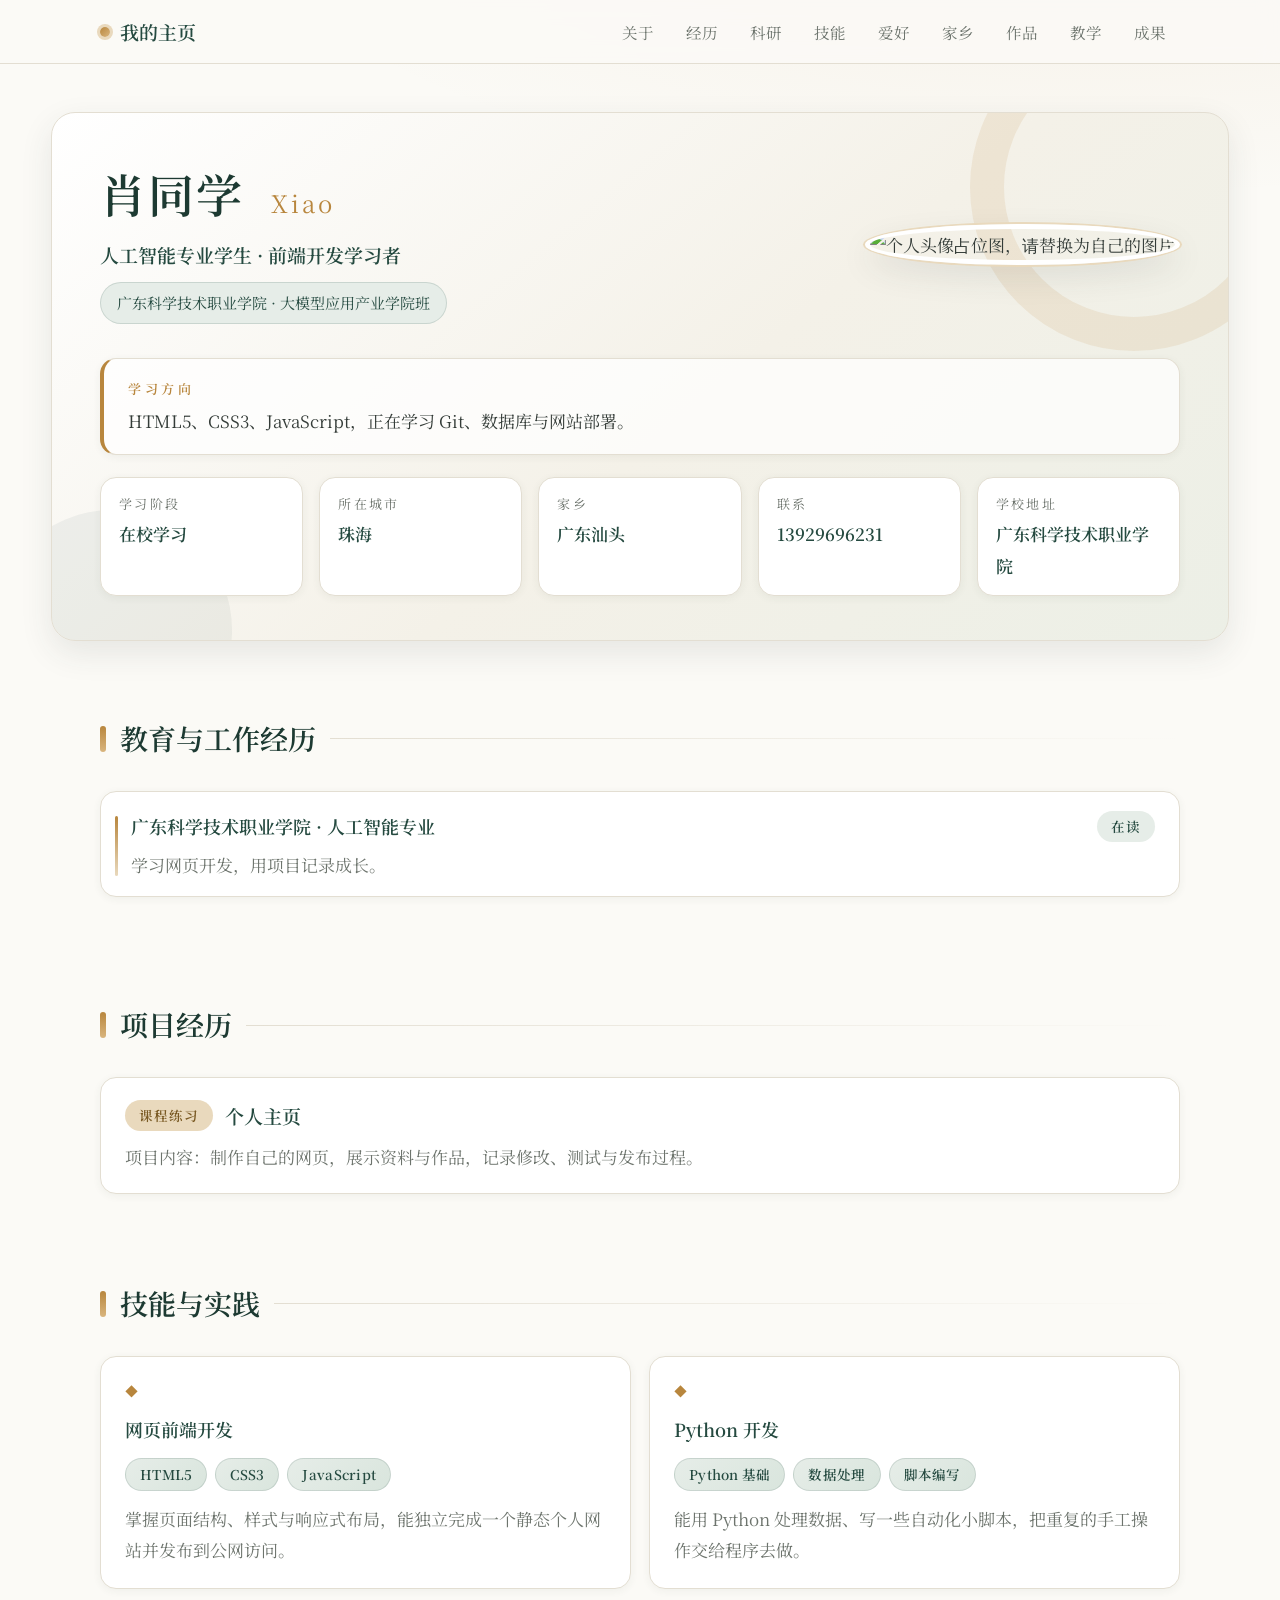
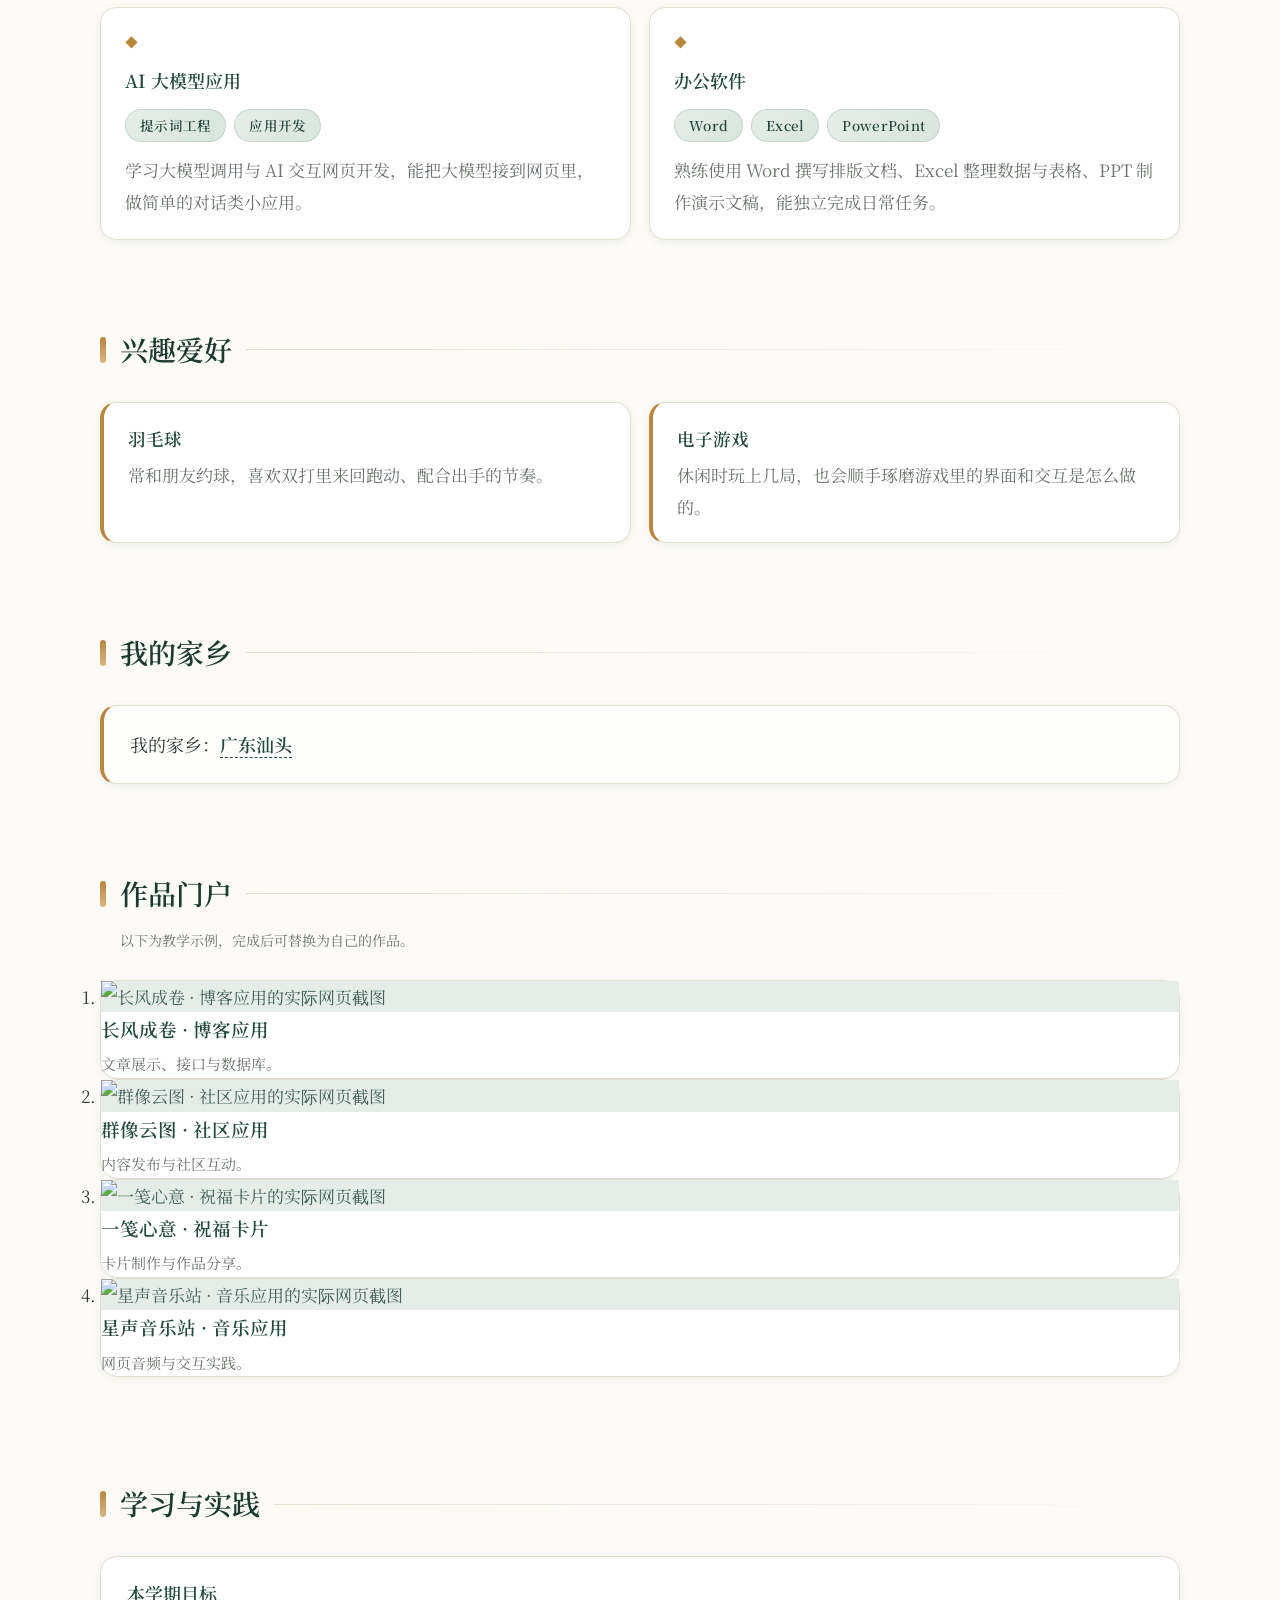
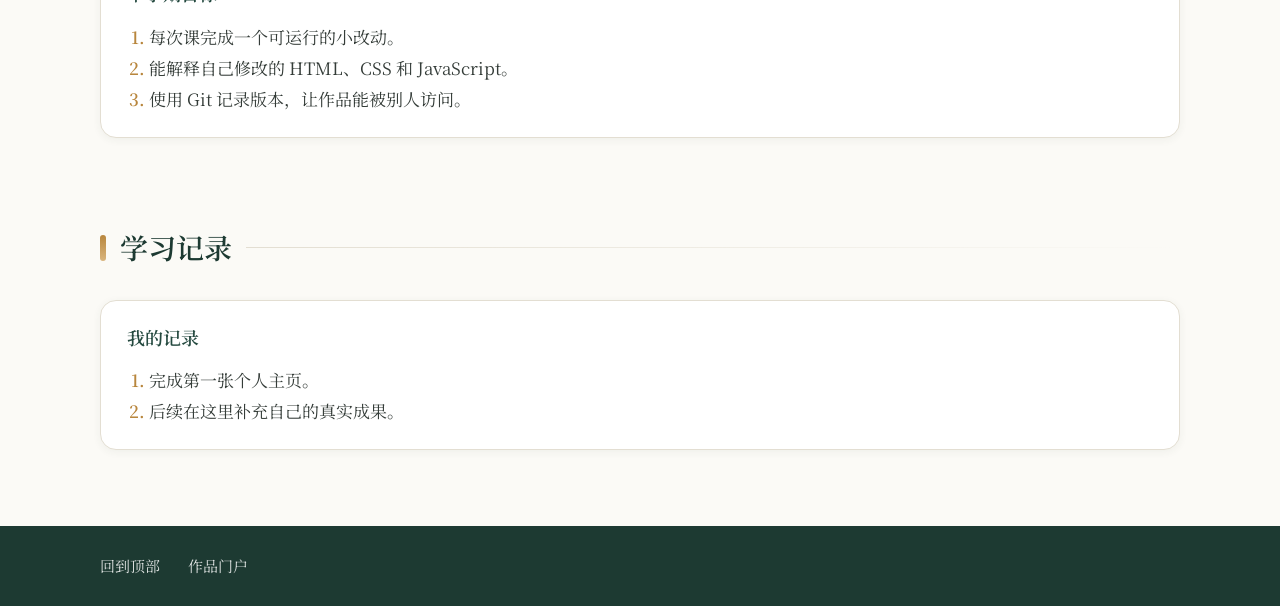
==== commit 615d7b7e: "update: 联系电话改为 13929696231" ====
--- a/index.html
+++ b/index.html
@@ -121,7 +121,7 @@
         联系
        </span>
        <p data-page-node-id="lrOUZyrrUfANOdVIRnHwal">
-        13800000000
+        13929696231
        </p>
       </div>
       <div data-page-node-id="r0jAUe1vi3semvLBByUCey">
